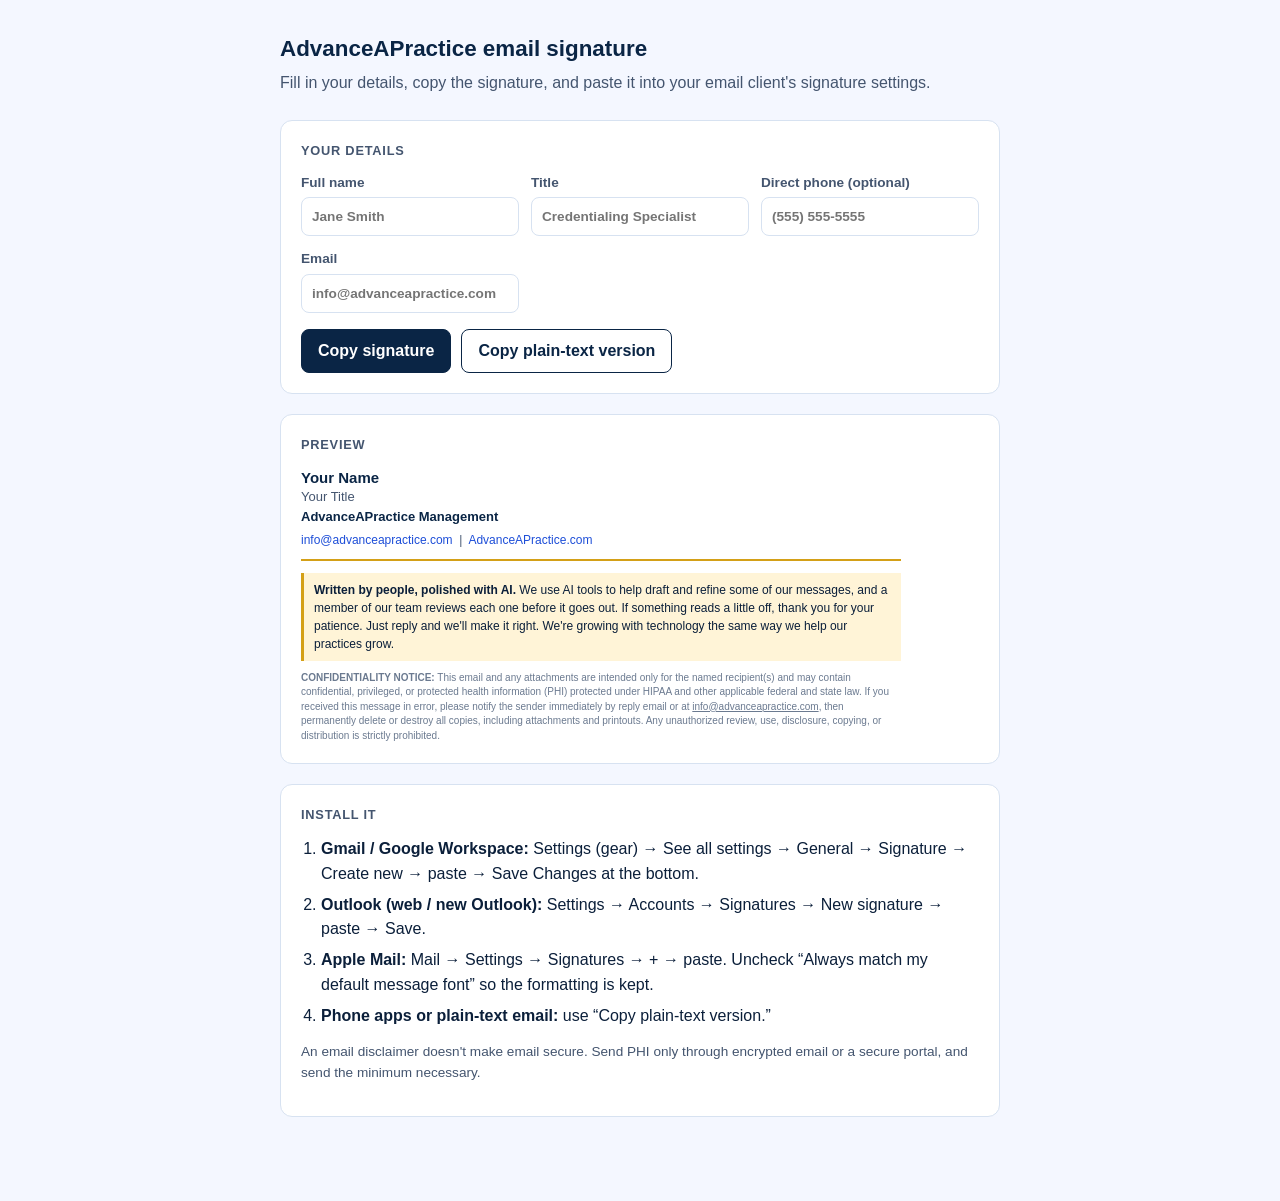
==== email-signature/index.html @ 90c5738f "Add AAP email signature builder with AI-use note and confidentiality notice Copy-ready, email-safe s" ====
<!doctype html>
<html lang="en">
  <head>
    <meta charset="UTF-8" />
    <meta name="viewport" content="width=device-width, initial-scale=1" />
    <meta name="robots" content="noindex, nofollow" />
    <title>AAP Email Signature</title>
    <style>
      :root {
        --bg: #f4f7ff;
        --surface: #ffffff;
        --text: #0b1f3a;
        --muted: #44556f;
        --line: #d7e2f1;
        --navy: #0a2545;
        --gold: #d4a017;
        --gold-soft: #fff4d7;
      }
      * { box-sizing: border-box; }
      body {
        margin: 0;
        padding: 32px 16px 64px;
        font-family: Inter, "Segoe UI", Roboto, Helvetica, Arial, sans-serif;
        color: var(--text);
        background: var(--bg);
        line-height: 1.55;
      }
      .wrap { max-width: 720px; margin: 0 auto; }
      h1 { font-size: 1.4rem; margin: 0 0 4px; color: var(--navy); }
      .lede { margin: 0 0 24px; color: var(--muted); }
      .panel {
        background: var(--surface);
        border: 1px solid var(--line);
        border-radius: 12px;
        padding: 20px;
        margin-bottom: 20px;
      }
      .fields { display: grid; grid-template-columns: repeat(auto-fit, minmax(200px, 1fr)); gap: 12px; }
      label { display: grid; gap: 4px; font-size: 0.85rem; font-weight: 600; color: var(--muted); }
      input {
        width: 100%;
        min-width: 0;
        font: inherit;
        padding: 8px 10px;
        border: 1px solid var(--line);
        border-radius: 8px;
        color: var(--text);
        background: #fff;
      }
      .actions { display: flex; flex-wrap: wrap; gap: 10px; margin-top: 16px; align-items: center; }
      button {
        font: inherit;
        font-weight: 600;
        padding: 9px 16px;
        border-radius: 8px;
        border: 1px solid var(--navy);
        background: var(--navy);
        color: #fff;
        cursor: pointer;
      }
      button.secondary { background: #fff; color: var(--navy); }
      .status { font-size: 0.9rem; color: var(--muted); min-height: 1.2em; }
      .preview-label { font-size: 0.8rem; font-weight: 700; letter-spacing: 0.06em; text-transform: uppercase; color: var(--muted); margin: 0 0 12px; }
      ol { margin: 0; padding-left: 20px; }
      li { margin-bottom: 6px; }
      .note { font-size: 0.85rem; color: var(--muted); margin-top: 12px; }
    </style>
  </head>
  <body>
    <main class="wrap">
      <h1>AdvanceAPractice email signature</h1>
      <p class="lede">Fill in your details, copy the signature, and paste it into your email client's signature settings.</p>

      <section class="panel" aria-labelledby="details-heading">
        <p class="preview-label" id="details-heading">Your details</p>
        <div class="fields">
          <label>Full name <input id="f-name" type="text" autocomplete="name" placeholder="Jane Smith" /></label>
          <label>Title <input id="f-title" type="text" autocomplete="organization-title" placeholder="Credentialing Specialist" /></label>
          <label>Direct phone (optional) <input id="f-phone" type="tel" autocomplete="tel" placeholder="(555) 555-5555" /></label>
          <label>Email <input id="f-email" type="email" autocomplete="email" placeholder="info@advanceapractice.com" /></label>
        </div>
        <div class="actions">
          <button type="button" id="copy-rich">Copy signature</button>
          <button type="button" class="secondary" id="copy-text">Copy plain-text version</button>
          <span class="status" id="status" role="status" aria-live="polite"></span>
        </div>
      </section>

      <section class="panel" aria-labelledby="preview-heading">
        <p class="preview-label" id="preview-heading">Preview</p>
        <!-- SIGNATURE START: email-safe markup (tables + inline styles only) -->
        <div id="signature">
          <table cellpadding="0" cellspacing="0" border="0" role="presentation" style="border-collapse:collapse;max-width:600px;font-family:Arial,Helvetica,sans-serif;color:#0b1f3a;">
            <tr>
              <td style="padding:0 0 10px 0;border-bottom:2px solid #d4a017;">
                <div data-sig="name" style="font-size:15px;font-weight:bold;color:#0a2545;line-height:1.4;">Your Name</div>
                <div data-sig="title" style="font-size:13px;color:#44556f;line-height:1.4;">Your Title</div>
                <div style="font-size:13px;font-weight:bold;color:#0a2545;line-height:1.4;padding-top:2px;">AdvanceAPractice Management</div>
                <div style="font-size:12px;color:#44556f;line-height:1.5;padding-top:4px;">
                  <span data-sig="phone-wrap" style="display:none;"><span data-sig="phone"></span>&nbsp;&nbsp;|&nbsp;&nbsp;</span><a data-sig="email" href="mailto:info@advanceapractice.com" style="color:#1d4ed8;text-decoration:none;">info@advanceapractice.com</a>&nbsp;&nbsp;|&nbsp;&nbsp;<a href="https://advanceapractice.com" style="color:#1d4ed8;text-decoration:none;">AdvanceAPractice.com</a>
                </div>
              </td>
            </tr>
            <tr>
              <td style="padding:12px 0 0 0;">
                <table cellpadding="0" cellspacing="0" border="0" role="presentation" style="border-collapse:collapse;width:100%;">
                  <tr>
                    <td style="background:#fff4d7;border-left:3px solid #d4a017;padding:8px 10px;font-size:12px;line-height:1.5;color:#0b1f3a;">
                      <strong>Written by people, polished with AI.</strong> We use AI tools to help draft and refine some of our messages, and a member of our team reviews each one before it goes out. If something reads a little off, thank you for your patience. Just reply and we'll make it right. We're growing with technology the same way we help our practices grow.
                    </td>
                  </tr>
                </table>
              </td>
            </tr>
            <tr>
              <td style="padding:10px 0 0 0;font-size:10px;line-height:1.45;color:#6b7a90;">
                <strong>CONFIDENTIALITY NOTICE:</strong> This email and any attachments are intended only for the named recipient(s) and may contain confidential, privileged, or protected health information (PHI) protected under HIPAA and other applicable federal and state law. If you received this message in error, please notify the sender immediately by reply email or at <a href="mailto:info@advanceapractice.com" style="color:#6b7a90;">info@advanceapractice.com</a>, then permanently delete or destroy all copies, including attachments and printouts. Any unauthorized review, use, disclosure, copying, or distribution is strictly prohibited.
              </td>
            </tr>
          </table>
        </div>
        <!-- SIGNATURE END -->
      </section>

      <section class="panel" aria-labelledby="install-heading">
        <p class="preview-label" id="install-heading">Install it</p>
        <ol>
          <li><strong>Gmail / Google Workspace:</strong> Settings (gear) → See all settings → General → Signature → Create new → paste → Save Changes at the bottom.</li>
          <li><strong>Outlook (web / new Outlook):</strong> Settings → Accounts → Signatures → New signature → paste → Save.</li>
          <li><strong>Apple Mail:</strong> Mail → Settings → Signatures → + → paste. Uncheck “Always match my default message font” so the formatting is kept.</li>
          <li><strong>Phone apps or plain-text email:</strong> use “Copy plain-text version.”</li>
        </ol>
        <p class="note">An email disclaimer doesn't make email secure. Send PHI only through encrypted email or a secure portal, and send the minimum necessary.</p>
      </section>
    </main>

    <script>
      (function () {
        var DEFAULT_EMAIL = "info@advanceapractice.com";
        var sig = document.getElementById("signature");
        var q = function (k) { return sig.querySelector('[data-sig="' + k + '"]'); };
        var inputs = {
          name: document.getElementById("f-name"),
          title: document.getElementById("f-title"),
          phone: document.getElementById("f-phone"),
          email: document.getElementById("f-email"),
        };
        var status = document.getElementById("status");
        var STORE_KEY = "aap-signature-fields";

        function load() {
          try {
            var saved = JSON.parse(localStorage.getItem(STORE_KEY) || "{}");
            Object.keys(inputs).forEach(function (k) { if (saved[k]) inputs[k].value = saved[k]; });
          } catch (e) { /* storage unavailable: start blank */ }
        }
        function save() {
          try {
            var data = {};
            Object.keys(inputs).forEach(function (k) { data[k] = inputs[k].value; });
            localStorage.setItem(STORE_KEY, JSON.stringify(data));
          } catch (e) { /* ignore */ }
        }

        function render() {
          var name = inputs.name.value.trim();
          var title = inputs.title.value.trim();
          var phone = inputs.phone.value.trim();
          var email = inputs.email.value.trim() || DEFAULT_EMAIL;
          q("name").textContent = name || "Your Name";
          q("title").textContent = title || "Your Title";
          q("title").style.display = title || !name ? "" : "none";
          q("phone").textContent = phone;
          q("phone-wrap").style.display = phone ? "" : "none";
          q("email").textContent = email;
          q("email").setAttribute("href", "mailto:" + email);
        }

        // Clean copy: drop hidden pieces and helper attributes so the pasted
        // signature contains only what the recipient should see.
        function cleanHtml() {
          var clone = sig.cloneNode(true);
          clone.querySelectorAll('[style*="display:none"], [style*="display: none"]').forEach(function (el) { el.remove(); });
          clone.querySelectorAll("[data-sig]").forEach(function (el) { el.removeAttribute("data-sig"); });
          return clone.innerHTML.trim();
        }

        function plainText() {
          var name = inputs.name.value.trim() || "Your Name";
          var title = inputs.title.value.trim();
          var phone = inputs.phone.value.trim();
          var email = inputs.email.value.trim() || DEFAULT_EMAIL;
          var contact = [phone, email, "AdvanceAPractice.com"].filter(Boolean).join(" | ");
          return [
            "--",
            name,
            title,
            "AdvanceAPractice Management",
            contact,
            "",
            "WRITTEN BY PEOPLE, POLISHED WITH AI. We use AI tools to help draft and refine some of our messages, and a member of our team reviews each one before it goes out. If something reads a little off, thank you for your patience. Just reply and we'll make it right. We're growing with technology the same way we help our practices grow.",
            "",
            "CONFIDENTIALITY NOTICE: This email and any attachments are intended only for the named recipient(s) and may contain confidential, privileged, or protected health information (PHI) protected under HIPAA and other applicable federal and state law. If you received this message in error, please notify the sender immediately by reply email or at info@advanceapractice.com, then permanently delete or destroy all copies, including attachments and printouts. Any unauthorized review, use, disclosure, copying, or distribution is strictly prohibited.",
          ].filter(function (line, i) { return line !== "" || i > 4; }).join("\n");
        }

        function flash(msg) {
          status.textContent = msg;
          clearTimeout(flash.t);
          flash.t = setTimeout(function () { status.textContent = ""; }, 4000);
        }

        function selectionFallback() {
          var range = document.createRange();
          range.selectNodeContents(sig);
          var sel = window.getSelection();
          sel.removeAllRanges();
          sel.addRange(range);
          var ok = false;
          try { ok = document.execCommand("copy"); } catch (e) { ok = false; }
          sel.removeAllRanges();
          return ok;
        }

        async function copyRich() {
          var html = cleanHtml();
          var text = plainText();
          try {
            if (navigator.clipboard && window.ClipboardItem) {
              await navigator.clipboard.write([
                new ClipboardItem({
                  "text/html": new Blob([html], { type: "text/html" }),
                  "text/plain": new Blob([text], { type: "text/plain" }),
                }),
              ]);
              flash("Signature copied. Paste it into your email signature settings.");
              return;
            }
          } catch (e) { /* fall through */ }
          flash(selectionFallback()
            ? "Signature copied. Paste it into your email signature settings."
            : "Couldn't copy automatically. Select the preview and press Ctrl/Cmd+C.");
        }

        async function copyText() {
          var text = plainText();
          try {
            await navigator.clipboard.writeText(text);
            flash("Plain-text signature copied.");
          } catch (e) {
            var ta = document.createElement("textarea");
            ta.value = text;
            document.body.appendChild(ta);
            ta.select();
            var ok = false;
            try { ok = document.execCommand("copy"); } catch (err) { ok = false; }
            ta.remove();
            flash(ok ? "Plain-text signature copied." : "Couldn't copy automatically.");
          }
        }

        Object.keys(inputs).forEach(function (k) {
          inputs[k].addEventListener("input", function () { render(); save(); });
        });
        document.getElementById("copy-rich").addEventListener("click", copyRich);
        document.getElementById("copy-text").addEventListener("click", copyText);
        load();
        render();
      })();
    </script>
  </body>
</html>
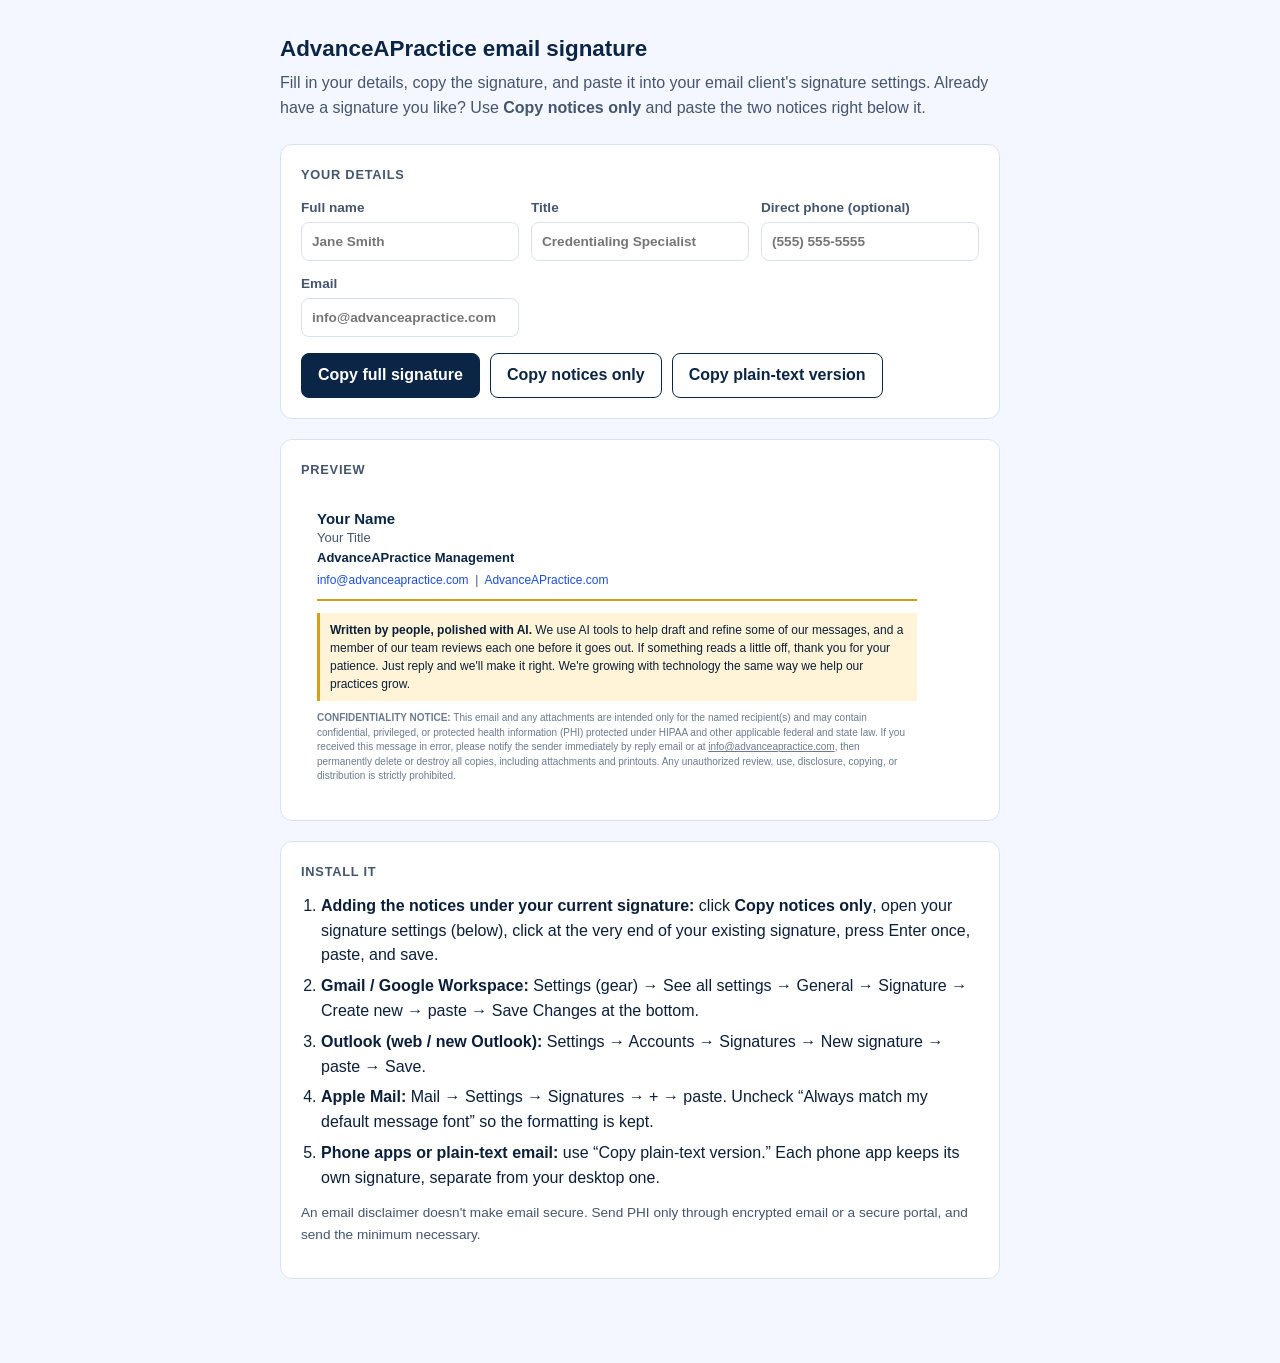
==== commit e2a646db: "Email signature: add 'Copy notices only' for pasting under an existing signature Adds a notices-only" ====
--- a/email-signature/index.html
+++ b/email-signature/index.html
@@ -15,11 +15,29 @@
         --navy: #0a2545;
         --gold: #d4a017;
         --gold-soft: #fff4d7;
+        --field: #ffffff;
+        --paper: #ffffff;
+        --btn-fg: #ffffff;
+        --btn-alt-bg: #ffffff;
+      }
+      @media (prefers-color-scheme: dark) {
+        :root:not([data-theme="light"]) {
+          --bg: #0c1626; --surface: #13213a; --text: #e6edf8; --muted: #a3b2c9; --line: #26395a;
+          --navy: #f0c445; --gold: #d4a017; --gold-soft: #2a2410; --field: #0f1b30;
+          --paper: #ffffff; --btn-fg: #0c1626; --btn-alt-bg: transparent; color-scheme: dark;
+        }
+      }
+      :root[data-theme="dark"] {
+        --bg: #0c1626; --surface: #13213a; --text: #e6edf8; --muted: #a3b2c9; --line: #26395a;
+        --navy: #f0c445; --gold: #d4a017; --gold-soft: #2a2410; --field: #0f1b30;
+        --paper: #ffffff; --btn-fg: #0c1626; --btn-alt-bg: transparent; color-scheme: dark;
       }
       * { box-sizing: border-box; }
       body {
         margin: 0;
-        padding: 32px 16px 64px;
+        padding-block: 32px 64px;
+        padding-left: max(16px, env(safe-area-inset-left, 0px));
+        padding-right: max(16px, env(safe-area-inset-right, 0px));
         font-family: Inter, "Segoe UI", Roboto, Helvetica, Arial, sans-serif;
         color: var(--text);
         background: var(--bg);
@@ -45,8 +63,9 @@
         border: 1px solid var(--line);
         border-radius: 8px;
         color: var(--text);
-        background: #fff;
-      }
+        background: var(--field);
+      }
+      input:focus-visible, button:focus-visible { outline: 2px solid var(--gold); outline-offset: 2px; }
       .actions { display: flex; flex-wrap: wrap; gap: 10px; margin-top: 16px; align-items: center; }
       button {
         font: inherit;
@@ -55,10 +74,11 @@
         border-radius: 8px;
         border: 1px solid var(--navy);
         background: var(--navy);
-        color: #fff;
+        color: var(--btn-fg);
         cursor: pointer;
       }
-      button.secondary { background: #fff; color: var(--navy); }
+      button.secondary { background: var(--btn-alt-bg); color: var(--navy); }
+      .paper { background: var(--paper); border-radius: 8px; padding: 16px; overflow-x: auto; }
       .status { font-size: 0.9rem; color: var(--muted); min-height: 1.2em; }
       .preview-label { font-size: 0.8rem; font-weight: 700; letter-spacing: 0.06em; text-transform: uppercase; color: var(--muted); margin: 0 0 12px; }
       ol { margin: 0; padding-left: 20px; }
@@ -69,7 +89,7 @@
   <body>
     <main class="wrap">
       <h1>AdvanceAPractice email signature</h1>
-      <p class="lede">Fill in your details, copy the signature, and paste it into your email client's signature settings.</p>
+      <p class="lede">Fill in your details, copy the signature, and paste it into your email client's signature settings. Already have a signature you like? Use <strong>Copy notices only</strong> and paste the two notices right below it.</p>
 
       <section class="panel" aria-labelledby="details-heading">
         <p class="preview-label" id="details-heading">Your details</p>
@@ -80,7 +100,8 @@
           <label>Email <input id="f-email" type="email" autocomplete="email" placeholder="info@advanceapractice.com" /></label>
         </div>
         <div class="actions">
-          <button type="button" id="copy-rich">Copy signature</button>
+          <button type="button" id="copy-rich">Copy full signature</button>
+          <button type="button" class="secondary" id="copy-notices">Copy notices only</button>
           <button type="button" class="secondary" id="copy-text">Copy plain-text version</button>
           <span class="status" id="status" role="status" aria-live="polite"></span>
         </div>
@@ -89,9 +110,9 @@
       <section class="panel" aria-labelledby="preview-heading">
         <p class="preview-label" id="preview-heading">Preview</p>
         <!-- SIGNATURE START: email-safe markup (tables + inline styles only) -->
-        <div id="signature">
+        <div class="paper"><div id="signature">
           <table cellpadding="0" cellspacing="0" border="0" role="presentation" style="border-collapse:collapse;max-width:600px;font-family:Arial,Helvetica,sans-serif;color:#0b1f3a;">
-            <tr>
+            <tr data-part="contact">
               <td style="padding:0 0 10px 0;border-bottom:2px solid #d4a017;">
                 <div data-sig="name" style="font-size:15px;font-weight:bold;color:#0a2545;line-height:1.4;">Your Name</div>
                 <div data-sig="title" style="font-size:13px;color:#44556f;line-height:1.4;">Your Title</div>
@@ -118,17 +139,18 @@
               </td>
             </tr>
           </table>
-        </div>
+        </div></div>
         <!-- SIGNATURE END -->
       </section>
 
       <section class="panel" aria-labelledby="install-heading">
         <p class="preview-label" id="install-heading">Install it</p>
         <ol>
+          <li><strong>Adding the notices under your current signature:</strong> click <strong>Copy notices only</strong>, open your signature settings (below), click at the very end of your existing signature, press Enter once, paste, and save.</li>
           <li><strong>Gmail / Google Workspace:</strong> Settings (gear) → See all settings → General → Signature → Create new → paste → Save Changes at the bottom.</li>
           <li><strong>Outlook (web / new Outlook):</strong> Settings → Accounts → Signatures → New signature → paste → Save.</li>
           <li><strong>Apple Mail:</strong> Mail → Settings → Signatures → + → paste. Uncheck “Always match my default message font” so the formatting is kept.</li>
-          <li><strong>Phone apps or plain-text email:</strong> use “Copy plain-text version.”</li>
+          <li><strong>Phone apps or plain-text email:</strong> use “Copy plain-text version.” Each phone app keeps its own signature, separate from your desktop one.</li>
         </ol>
         <p class="note">An email disclaimer doesn't make email secure. Send PHI only through encrypted email or a secure portal, and send the minimum necessary.</p>
       </section>
@@ -178,14 +200,24 @@
 
         // Clean copy: drop hidden pieces and helper attributes so the pasted
         // signature contains only what the recipient should see.
-        function cleanHtml() {
+        function cleanHtml(noticesOnly) {
           var clone = sig.cloneNode(true);
+          if (noticesOnly) {
+            clone.querySelectorAll('[data-part="contact"]').forEach(function (el) { el.remove(); });
+            // first remaining cell no longer needs the top gap
+            var first = clone.querySelector("td");
+            if (first) first.style.paddingTop = "8px";
+          }
           clone.querySelectorAll('[style*="display:none"], [style*="display: none"]').forEach(function (el) { el.remove(); });
           clone.querySelectorAll("[data-sig]").forEach(function (el) { el.removeAttribute("data-sig"); });
           return clone.innerHTML.trim();
         }
 
-        function plainText() {
+        var AI_TEXT = "WRITTEN BY PEOPLE, POLISHED WITH AI. We use AI tools to help draft and refine some of our messages, and a member of our team reviews each one before it goes out. If something reads a little off, thank you for your patience. Just reply and we'll make it right. We're growing with technology the same way we help our practices grow.";
+        var CONF_TEXT = "CONFIDENTIALITY NOTICE: This email and any attachments are intended only for the named recipient(s) and may contain confidential, privileged, or protected health information (PHI) protected under HIPAA and other applicable federal and state law. If you received this message in error, please notify the sender immediately by reply email or at info@advanceapractice.com, then permanently delete or destroy all copies, including attachments and printouts. Any unauthorized review, use, disclosure, copying, or distribution is strictly prohibited.";
+
+        function plainText(noticesOnly) {
+          if (noticesOnly) return AI_TEXT + "\n\n" + CONF_TEXT;
           var name = inputs.name.value.trim() || "Your Name";
           var title = inputs.title.value.trim();
           var phone = inputs.phone.value.trim();
@@ -198,9 +230,9 @@
             "AdvanceAPractice Management",
             contact,
             "",
-            "WRITTEN BY PEOPLE, POLISHED WITH AI. We use AI tools to help draft and refine some of our messages, and a member of our team reviews each one before it goes out. If something reads a little off, thank you for your patience. Just reply and we'll make it right. We're growing with technology the same way we help our practices grow.",
+            AI_TEXT,
             "",
-            "CONFIDENTIALITY NOTICE: This email and any attachments are intended only for the named recipient(s) and may contain confidential, privileged, or protected health information (PHI) protected under HIPAA and other applicable federal and state law. If you received this message in error, please notify the sender immediately by reply email or at info@advanceapractice.com, then permanently delete or destroy all copies, including attachments and printouts. Any unauthorized review, use, disclosure, copying, or distribution is strictly prohibited.",
+            CONF_TEXT,
           ].filter(function (line, i) { return line !== "" || i > 4; }).join("\n");
         }
 
@@ -210,9 +242,15 @@
           flash.t = setTimeout(function () { status.textContent = ""; }, 4000);
         }
 
-        function selectionFallback() {
+        function selectionFallback(noticesOnly) {
           var range = document.createRange();
-          range.selectNodeContents(sig);
+          var rows = sig.querySelectorAll("table > tbody > tr, table > tr");
+          if (noticesOnly && rows.length > 1) {
+            range.setStartBefore(rows[1]);
+            range.setEndAfter(rows[rows.length - 1]);
+          } else {
+            range.selectNodeContents(sig);
+          }
           var sel = window.getSelection();
           sel.removeAllRanges();
           sel.addRange(range);
@@ -222,9 +260,12 @@
           return ok;
         }
 
-        async function copyRich() {
-          var html = cleanHtml();
-          var text = plainText();
+        async function copyRich(noticesOnly) {
+          var html = cleanHtml(noticesOnly);
+          var text = plainText(noticesOnly);
+          var done = noticesOnly
+            ? "Notices copied. Paste them on a new line right below your signature."
+            : "Signature copied. Paste it into your email signature settings.";
           try {
             if (navigator.clipboard && window.ClipboardItem) {
               await navigator.clipboard.write([
@@ -233,12 +274,12 @@
                   "text/plain": new Blob([text], { type: "text/plain" }),
                 }),
               ]);
-              flash("Signature copied. Paste it into your email signature settings.");
+              flash(done);
               return;
             }
           } catch (e) { /* fall through */ }
-          flash(selectionFallback()
-            ? "Signature copied. Paste it into your email signature settings."
+          flash(selectionFallback(noticesOnly)
+            ? done
             : "Couldn't copy automatically. Select the preview and press Ctrl/Cmd+C.");
         }
 
@@ -262,7 +303,8 @@
         Object.keys(inputs).forEach(function (k) {
           inputs[k].addEventListener("input", function () { render(); save(); });
         });
-        document.getElementById("copy-rich").addEventListener("click", copyRich);
+        document.getElementById("copy-rich").addEventListener("click", function () { copyRich(false); });
+        document.getElementById("copy-notices").addEventListener("click", function () { copyRich(true); });
         document.getElementById("copy-text").addEventListener("click", copyText);
         load();
         render();
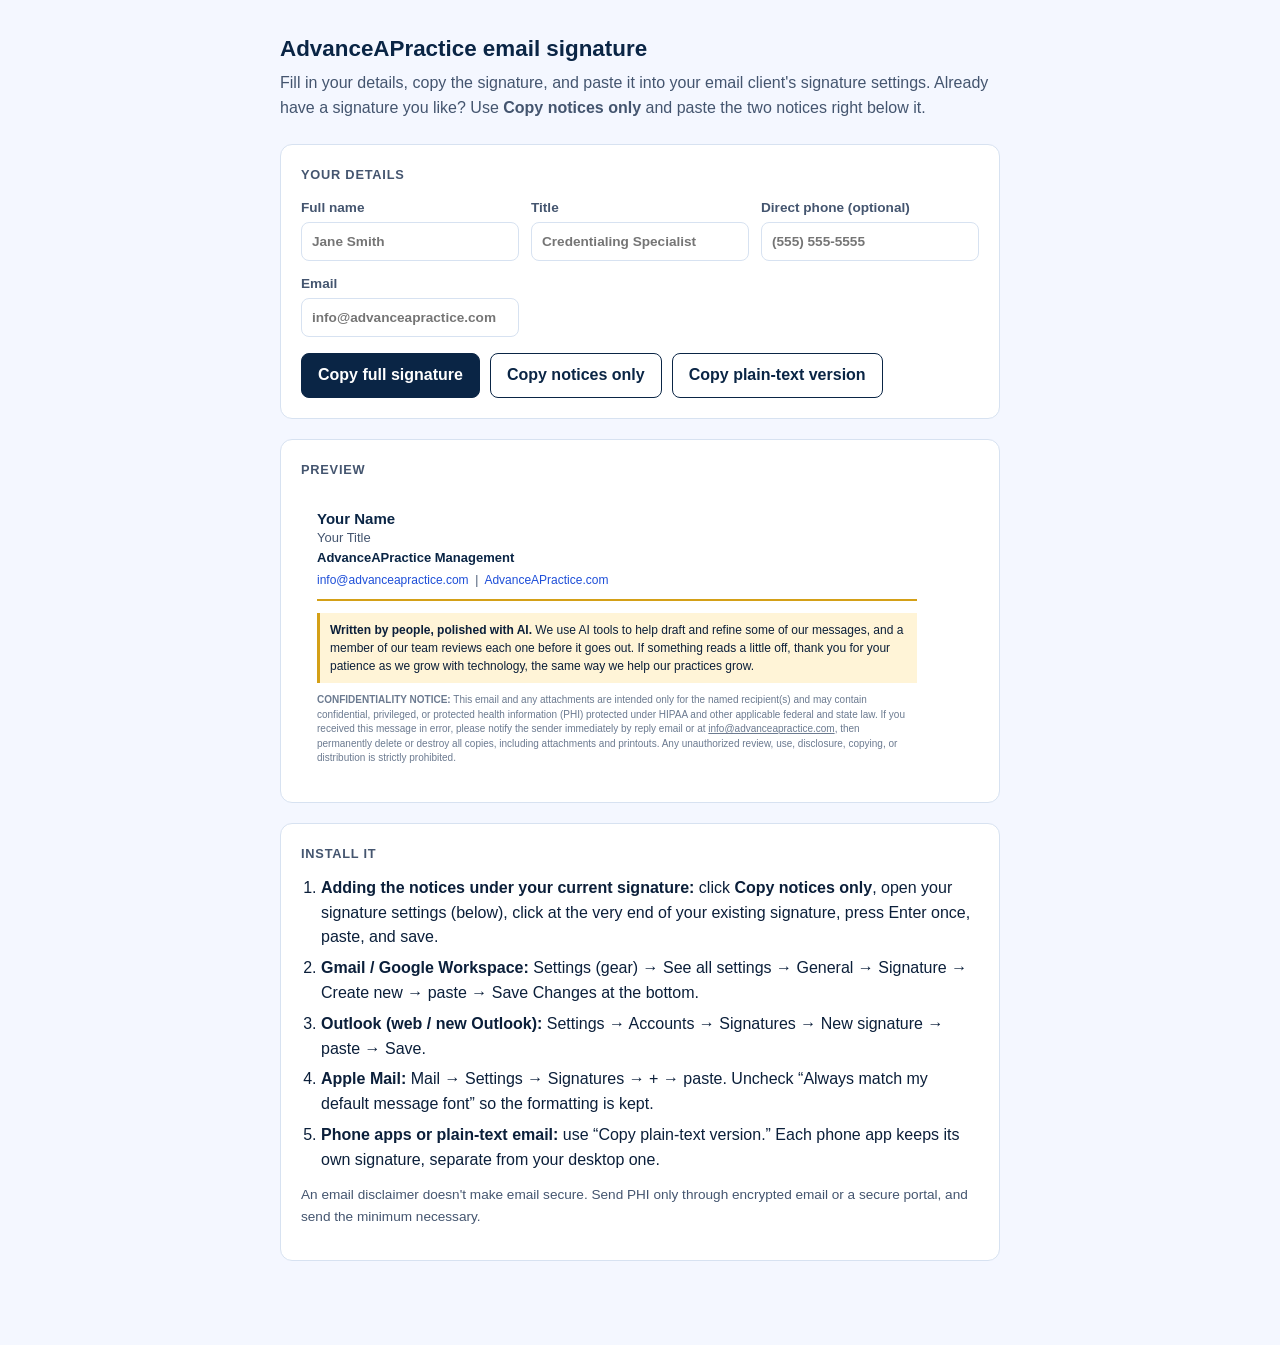
==== commit a108d86c: "Email signature: soften AI note, drop 'make it right' line Co-Authored-By: Claude Opus 5.5 <noreply@" ====
--- a/email-signature/index.html
+++ b/email-signature/index.html
@@ -127,7 +127,7 @@
                 <table cellpadding="0" cellspacing="0" border="0" role="presentation" style="border-collapse:collapse;width:100%;">
                   <tr>
                     <td style="background:#fff4d7;border-left:3px solid #d4a017;padding:8px 10px;font-size:12px;line-height:1.5;color:#0b1f3a;">
-                      <strong>Written by people, polished with AI.</strong> We use AI tools to help draft and refine some of our messages, and a member of our team reviews each one before it goes out. If something reads a little off, thank you for your patience. Just reply and we'll make it right. We're growing with technology the same way we help our practices grow.
+                      <strong>Written by people, polished with AI.</strong> We use AI tools to help draft and refine some of our messages, and a member of our team reviews each one before it goes out. If something reads a little off, thank you for your patience as we grow with technology, the same way we help our practices grow.
                     </td>
                   </tr>
                 </table>
@@ -213,7 +213,7 @@
           return clone.innerHTML.trim();
         }
 
-        var AI_TEXT = "WRITTEN BY PEOPLE, POLISHED WITH AI. We use AI tools to help draft and refine some of our messages, and a member of our team reviews each one before it goes out. If something reads a little off, thank you for your patience. Just reply and we'll make it right. We're growing with technology the same way we help our practices grow.";
+        var AI_TEXT = "WRITTEN BY PEOPLE, POLISHED WITH AI. We use AI tools to help draft and refine some of our messages, and a member of our team reviews each one before it goes out. If something reads a little off, thank you for your patience as we grow with technology, the same way we help our practices grow.";
         var CONF_TEXT = "CONFIDENTIALITY NOTICE: This email and any attachments are intended only for the named recipient(s) and may contain confidential, privileged, or protected health information (PHI) protected under HIPAA and other applicable federal and state law. If you received this message in error, please notify the sender immediately by reply email or at info@advanceapractice.com, then permanently delete or destroy all copies, including attachments and printouts. Any unauthorized review, use, disclosure, copying, or distribution is strictly prohibited.";
 
         function plainText(noticesOnly) {
